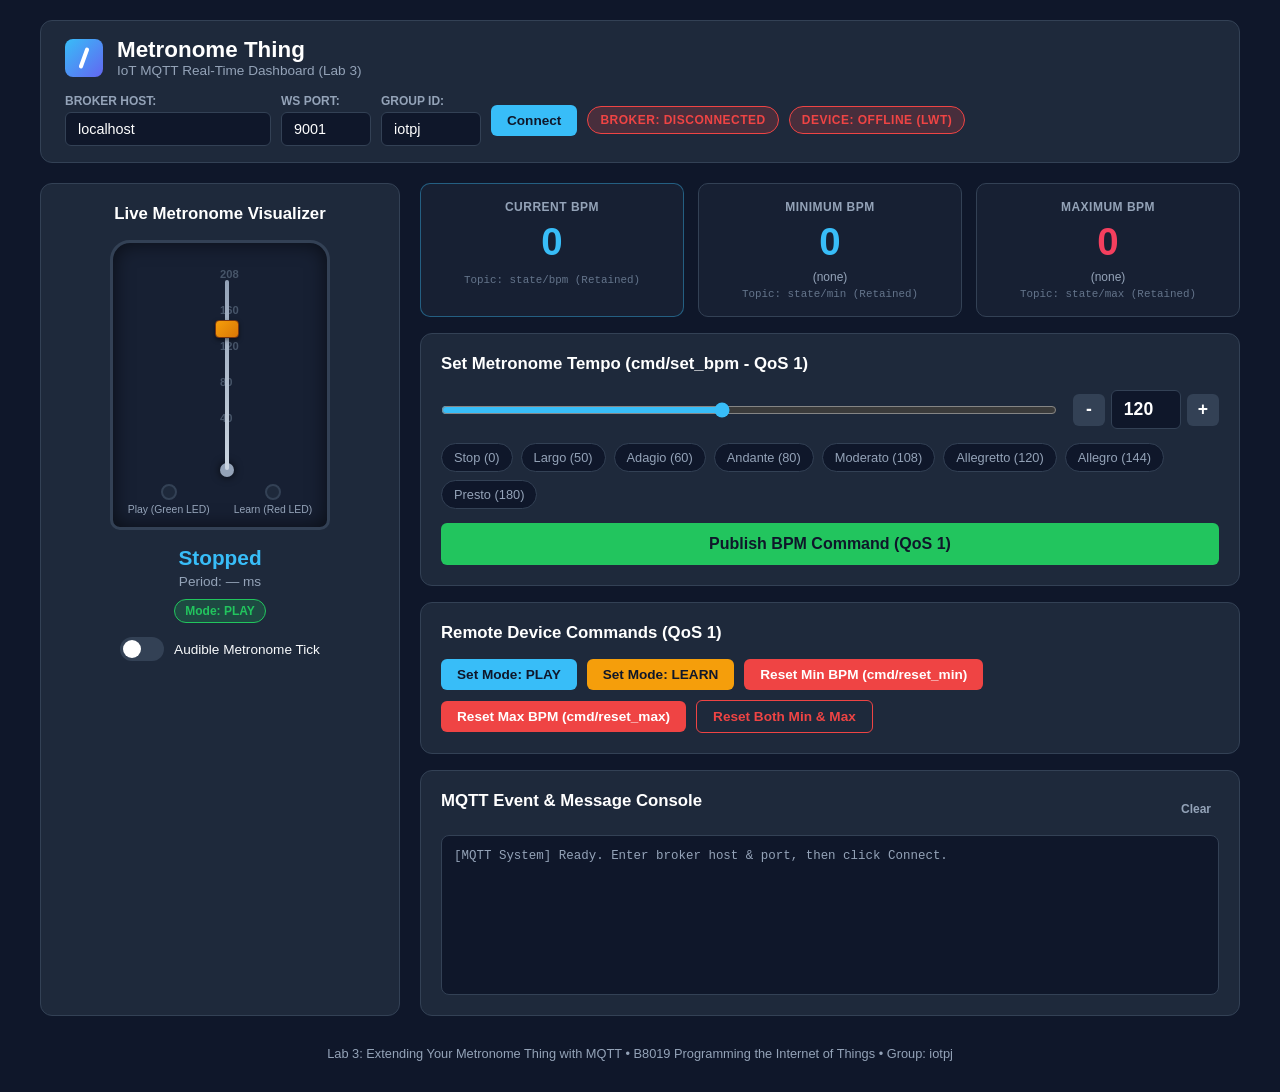
==== remote/dashboard/index.html @ 5a32cbd2 "LAB3" ====
<!DOCTYPE html>
<html lang="en">
<head>
  <meta charset="UTF-8">
  <meta name="viewport" content="width=device-width, initial-scale=1.0">
  <title>Metronome Thing MQTT Dashboard</title>
  <link rel="stylesheet" href="style.css">
  <!-- Paho MQTT client (local bundle for 100% offline support) -->
  <script src="paho-mqtt.min.js"></script>
</head>
<body>
  <div class="app-container">
    <!-- Header -->
    <header class="header">
      <div class="logo-area">
        <div class="icon-metronome"></div>
        <div>
          <h1>Metronome Thing</h1>
          <p class="subtitle">IoT MQTT Real-Time Dashboard (Lab 3)</p>
        </div>
      </div>
      <div class="connection-bar">
        <div class="input-group">
          <label for="brokerHost">Broker Host:</label>
          <input type="text" id="brokerHost" value="localhost" placeholder="e.g. 192.168.1.100 or localhost">
        </div>
        <div class="input-group" style="max-width: 90px;">
          <label for="brokerPort">WS Port:</label>
          <input type="number" id="brokerPort" value="9001" placeholder="9001">
        </div>
        <div class="input-group" style="max-width: 100px;">
          <label for="groupId">Group ID:</label>
          <input type="text" id="groupId" value="iotpj" placeholder="iotpj">
        </div>
        <button id="btnConnect" class="btn btn-primary">Connect</button>
        <div id="brokerBadge" class="badge badge-offline">Broker: Disconnected</div>
        <div id="deviceBadge" class="badge badge-offline">Device: Offline (LWT)</div>
      </div>
    </header>

    <main class="main-content">
      <!-- Left Column: Visual Metronome & Display -->
      <section class="card metronome-visual-card">
        <h2 class="card-title">Live Metronome Visualizer</h2>
        
        <!-- Pendulum Visualizer Skin -->
        <div class="metronome-skin">
          <div class="metronome-body">
            <div class="scale-markings">
              <span>208</span>
              <span>160</span>
              <span>120</span>
              <span>80</span>
              <span>40</span>
            </div>
            <div class="pendulum-pivot">
              <div id="pendulumArm" class="pendulum-arm">
                <div class="pendulum-weight"></div>
              </div>
            </div>
          </div>
          <div class="beat-indicators">
            <div class="indicator-group">
              <span id="ledPlay" class="led-light led-green"></span>
              <span class="indicator-label">Play (Green LED)</span>
            </div>
            <div class="indicator-group">
              <span id="ledLearn" class="led-light led-red"></span>
              <span class="indicator-label">Learn (Red LED)</span>
            </div>
          </div>
        </div>

        <!-- Tempo / Marking readout -->
        <div class="tempo-marking-box">
          <div id="tempoMarking" class="tempo-marking">Stopped</div>
          <div id="tempoPeriod" class="tempo-period">Period: — ms</div>
          <div id="modeDisplay" class="mode-tag mode-play">Mode: PLAY</div>
        </div>

        <!-- Audio toggle -->
        <div class="audio-control">
          <label class="toggle-switch">
            <input type="checkbox" id="soundToggle">
            <span class="toggle-slider"></span>
          </label>
          <span class="audio-label">Audible Metronome Tick</span>
        </div>
      </section>

      <!-- Right Column: Metrics & Controls -->
      <section class="dashboard-controls">
        <!-- Live BPM Metrics Cards -->
        <div class="metrics-grid">
          <div class="metric-card current-metric">
            <div class="metric-label">CURRENT BPM</div>
            <div id="displayBpm" class="metric-value">0</div>
            <div class="metric-endpoint" id="displayBpmSource">Topic: state/bpm (Retained)</div>
          </div>
          <div class="metric-card min-metric">
            <div class="metric-label">MINIMUM BPM</div>
            <div id="displayMin" class="metric-value">0</div>
            <div class="metric-subtext" id="displayMinNote">(none)</div>
            <div class="metric-endpoint">Topic: state/min (Retained)</div>
          </div>
          <div class="metric-card max-metric">
            <div class="metric-label">MAXIMUM BPM</div>
            <div id="displayMax" class="metric-value">0</div>
            <div class="metric-subtext" id="displayMaxNote">(none)</div>
            <div class="metric-endpoint">Topic: state/max (Retained)</div>
          </div>
        </div>

        <!-- Set BPM Section -->
        <div class="card control-card">
          <h2 class="card-title">Set Metronome Tempo (cmd/set_bpm - QoS 1)</h2>
          <div class="set-bpm-controls">
            <div class="slider-row">
              <input type="range" id="bpmSlider" min="20" max="240" value="120" class="slider">
              <div class="number-input-wrap">
                <button id="btnBpmMinus" class="btn btn-step">-</button>
                <input type="number" id="bpmInput" min="0" max="300" value="120" class="num-input">
                <button id="btnBpmPlus" class="btn btn-step">+</button>
              </div>
            </div>
            
            <div class="preset-chips">
              <button class="chip" data-bpm="0">Stop (0)</button>
              <button class="chip" data-bpm="50">Largo (50)</button>
              <button class="chip" data-bpm="60">Adagio (60)</button>
              <button class="chip" data-bpm="80">Andante (80)</button>
              <button class="chip" data-bpm="108">Moderato (108)</button>
              <button class="chip" data-bpm="120">Allegretto (120)</button>
              <button class="chip" data-bpm="144">Allegro (144)</button>
              <button class="chip" data-bpm="180">Presto (180)</button>
            </div>

            <button id="btnSetBpm" class="btn btn-success btn-large">
              Publish BPM Command (QoS 1)
            </button>
          </div>
        </div>

        <!-- Mode & Reset Operations -->
        <div class="card actions-card">
          <h2 class="card-title">Remote Device Commands (QoS 1)</h2>
          <div class="action-buttons-grid">
            <button id="btnModePlay" class="btn btn-primary">
              Set Mode: PLAY
            </button>
            <button id="btnModeLearn" class="btn btn-warning">
              Set Mode: LEARN
            </button>
            <button id="btnResetMin" class="btn btn-danger">
              Reset Min BPM (cmd/reset_min)
            </button>
            <button id="btnResetMax" class="btn btn-danger">
              Reset Max BPM (cmd/reset_max)
            </button>
            <button id="btnResetBoth" class="btn btn-outline-danger">
              Reset Both Min & Max
            </button>
          </div>
        </div>

        <!-- MQTT Activity / Console Feed -->
        <div class="card log-card">
          <div class="log-header">
            <h2 class="card-title">MQTT Event & Message Console</h2>
            <button id="btnClearLog" class="btn btn-text">Clear</button>
          </div>
          <div id="logConsole" class="log-console">
            <div class="log-entry info">[MQTT System] Ready. Enter broker host & port, then click Connect.</div>
          </div>
        </div>
      </section>
    </main>

    <footer class="footer">
      <p>Lab 3: Extending Your Metronome Thing with MQTT &bull; B8019 Programming the Internet of Things &bull; Group: iotpj</p>
    </footer>
  </div>

  <script src="app.js"></script>
</body>
</html>
---- remote/dashboard/style.css ----
/* ==========================================================================
   Metronome Thing MQTT Dashboard Stylesheet (Lab 3)
   ========================================================================== */

:root {
  --bg-primary: #0f172a;
  --bg-secondary: #1e293b;
  --bg-card: #1e293b;
  --bg-card-hover: #273549;
  --text-main: #f8fafc;
  --text-muted: #94a3b8;
  --accent-blue: #38bdf8;
  --accent-green: #22c55e;
  --accent-red: #ef4444;
  --accent-amber: #f59e0b;
  --border-color: #334155;
  --font-family: -apple-system, BlinkMacSystemFont, "Segoe UI", Roboto, Helvetica, Arial, sans-serif;
}

* {
  box-sizing: border-box;
  margin: 0;
  padding: 0;
}

body {
  font-family: var(--font-family);
  background-color: var(--bg-primary);
  color: var(--text-main);
  min-height: 100vh;
  display: flex;
  justify-content: center;
  align-items: flex-start;
  padding: 20px;
}

.app-container {
  width: 100%;
  max-width: 1200px;
  display: flex;
  flex-direction: column;
  gap: 20px;
}

/* Header */
.header {
  background: var(--bg-secondary);
  border: 1px solid var(--border-color);
  border-radius: 12px;
  padding: 16px 24px;
  display: flex;
  justify-content: space-between;
  align-items: center;
  flex-wrap: wrap;
  gap: 16px;
}

.logo-area {
  display: flex;
  align-items: center;
  gap: 14px;
}

.icon-metronome {
  width: 38px;
  height: 38px;
  background: linear-gradient(135deg, var(--accent-blue), #6366f1);
  border-radius: 8px;
  display: flex;
  align-items: center;
  justify-content: center;
  position: relative;
}

.icon-metronome::after {
  content: "";
  width: 4px;
  height: 22px;
  background: white;
  border-radius: 2px;
  transform: rotate(20deg);
}

.header h1 {
  font-size: 1.4rem;
  font-weight: 700;
  color: #fff;
}

.subtitle {
  font-size: 0.85rem;
  color: var(--text-muted);
}

.connection-bar {
  display: flex;
  align-items: center;
  gap: 10px;
  flex-wrap: wrap;
}

.input-group {
  display: flex;
  flex-direction: column;
  gap: 4px;
}

.input-group label {
  font-size: 0.75rem;
  color: var(--text-muted);
  text-transform: uppercase;
  font-weight: 600;
}

.input-group input {
  background: #0f172a;
  border: 1px solid var(--border-color);
  color: #fff;
  padding: 8px 12px;
  border-radius: 6px;
  font-size: 0.9rem;
  outline: none;
  transition: border-color 0.2s;
}

.input-group input:focus {
  border-color: var(--accent-blue);
}

/* Badges */
.badge {
  padding: 6px 12px;
  border-radius: 20px;
  font-size: 0.75rem;
  font-weight: 700;
  letter-spacing: 0.5px;
  text-transform: uppercase;
}

.badge-online {
  background: rgba(34, 197, 94, 0.2);
  color: var(--accent-green);
  border: 1px solid var(--accent-green);
}

.badge-offline {
  background: rgba(239, 68, 68, 0.2);
  color: var(--accent-red);
  border: 1px solid var(--accent-red);
}

/* Layout */
.main-content {
  display: grid;
  grid-template-columns: 360px 1fr;
  gap: 20px;
}

@media (max-width: 900px) {
  .main-content {
    grid-template-columns: 1fr;
  }
}

.card {
  background: var(--bg-card);
  border: 1px solid var(--border-color);
  border-radius: 12px;
  padding: 20px;
}

.card-title {
  font-size: 1.05rem;
  font-weight: 600;
  color: #fff;
  margin-bottom: 16px;
}

/* Left Column: Visual Metronome */
.metronome-visual-card {
  display: flex;
  flex-direction: column;
  align-items: center;
}

.metronome-skin {
  width: 220px;
  height: 290px;
  background: #172033;
  border: 3px solid #334155;
  border-radius: 20px 20px 10px 10px;
  position: relative;
  overflow: hidden;
  box-shadow: inset 0 0 20px rgba(0, 0, 0, 0.6);
  display: flex;
  flex-direction: column;
  align-items: center;
  padding-top: 15px;
}

.scale-markings {
  position: absolute;
  top: 25px;
  display: flex;
  flex-direction: column;
  gap: 24px;
  font-size: 0.7rem;
  color: #475569;
  font-weight: bold;
}

.pendulum-pivot {
  position: absolute;
  bottom: 50px;
  width: 14px;
  height: 14px;
  background: #94a3b8;
  border-radius: 50%;
  box-shadow: 0 0 8px rgba(0,0,0,0.8);
}

.pendulum-arm {
  position: absolute;
  bottom: 7px;
  left: 5px;
  width: 4px;
  height: 190px;
  background: linear-gradient(to top, #cbd5e1, #94a3b8);
  transform-origin: bottom center;
  transform: rotate(0deg);
  border-radius: 2px;
}

.pendulum-weight {
  position: absolute;
  top: 40px;
  left: -10px;
  width: 24px;
  height: 18px;
  background: linear-gradient(135deg, #f59e0b, #d97706);
  border: 1px solid #78350f;
  border-radius: 4px;
  box-shadow: 0 2px 4px rgba(0,0,0,0.5);
}

.beat-indicators {
  position: absolute;
  bottom: 12px;
  display: flex;
  gap: 24px;
}

.indicator-group {
  display: flex;
  flex-direction: column;
  align-items: center;
  gap: 4px;
}

.led-light {
  width: 16px;
  height: 16px;
  border-radius: 50%;
  border: 2px solid #334155;
  background: #1e293b;
  transition: background-color 0.05s, box-shadow 0.05s;
}

.led-green.active {
  background: #22c55e;
  box-shadow: 0 0 14px #22c55e;
}

.led-red.active {
  background: #ef4444;
  box-shadow: 0 0 14px #ef4444;
}

.indicator-label {
  font-size: 0.65rem;
  color: var(--text-muted);
}

.tempo-marking-box {
  margin-top: 16px;
  text-align: center;
  display: flex;
  flex-direction: column;
  align-items: center;
  gap: 4px;
}

.tempo-marking {
  font-size: 1.3rem;
  font-weight: 700;
  color: var(--accent-blue);
}

.tempo-period {
  font-size: 0.85rem;
  color: var(--text-muted);
}

.mode-tag {
  font-size: 0.75rem;
  font-weight: 700;
  padding: 4px 10px;
  border-radius: 12px;
  margin-top: 6px;
}

.mode-play {
  background: rgba(34, 197, 94, 0.2);
  color: var(--accent-green);
  border: 1px solid var(--accent-green);
}

.mode-learn {
  background: rgba(245, 158, 11, 0.2);
  color: var(--accent-amber);
  border: 1px solid var(--accent-amber);
}

.audio-control {
  margin-top: 14px;
  display: flex;
  align-items: center;
  gap: 10px;
  font-size: 0.85rem;
}

/* Toggle Switch */
.toggle-switch {
  position: relative;
  display: inline-block;
  width: 44px;
  height: 24px;
}

.toggle-switch input {
  opacity: 0;
  width: 0;
  height: 0;
}

.toggle-slider {
  position: absolute;
  cursor: pointer;
  top: 0;
  left: 0;
  right: 0;
  bottom: 0;
  background-color: #334155;
  transition: 0.2s;
  border-radius: 24px;
}

.toggle-slider:before {
  position: absolute;
  content: "";
  height: 18px;
  width: 18px;
  left: 3px;
  bottom: 3px;
  background-color: white;
  transition: 0.2s;
  border-radius: 50%;
}

input:checked + .toggle-slider {
  background-color: var(--accent-blue);
}

input:checked + .toggle-slider:before {
  transform: translateX(20px);
}

/* Right Column: Dashboard Controls */
.dashboard-controls {
  display: flex;
  flex-direction: column;
  gap: 16px;
}

/* Metrics Grid */
.metrics-grid {
  display: grid;
  grid-template-columns: repeat(3, 1fr);
  gap: 14px;
}

@media (max-width: 600px) {
  .metrics-grid {
    grid-template-columns: 1fr;
  }
}

.metric-card {
  background: #172033;
  border: 1px solid var(--border-color);
  border-radius: 10px;
  padding: 16px;
  display: flex;
  flex-direction: column;
  align-items: center;
  text-align: center;
}

.current-metric {
  border-color: rgba(56, 189, 248, 0.4);
}

.metric-label {
  font-size: 0.75rem;
  font-weight: 700;
  color: var(--text-muted);
  letter-spacing: 0.5px;
}

.metric-value {
  font-size: 2.4rem;
  font-weight: 800;
  color: #fff;
  margin: 6px 0;
}

.current-metric .metric-value {
  color: var(--accent-blue);
}

.min-metric .metric-value {
  color: #38bdf8;
}

.max-metric .metric-value {
  color: #f43f5e;
}

.metric-subtext {
  font-size: 0.75rem;
  color: var(--text-muted);
}

.metric-endpoint {
  font-size: 0.68rem;
  color: #64748b;
  margin-top: 4px;
  font-family: monospace;
}

/* Set BPM Controls */
.set-bpm-controls {
  display: flex;
  flex-direction: column;
  gap: 14px;
}

.slider-row {
  display: flex;
  align-items: center;
  gap: 16px;
}

.slider {
  flex: 1;
  height: 8px;
  border-radius: 4px;
  background: #334155;
  outline: none;
  accent-color: var(--accent-blue);
}

.number-input-wrap {
  display: flex;
  align-items: center;
  gap: 6px;
}

.num-input {
  width: 70px;
  padding: 8px;
  border-radius: 6px;
  border: 1px solid var(--border-color);
  background: #0f172a;
  color: #fff;
  font-size: 1.1rem;
  font-weight: 700;
  text-align: center;
}

.preset-chips {
  display: flex;
  flex-wrap: wrap;
  gap: 8px;
}

.chip {
  background: #0f172a;
  border: 1px solid var(--border-color);
  color: var(--text-muted);
  padding: 6px 12px;
  border-radius: 16px;
  font-size: 0.8rem;
  cursor: pointer;
  transition: all 0.15s;
}

.chip:hover {
  background: #334155;
  color: #fff;
  border-color: var(--accent-blue);
}

/* Action Buttons */
.action-buttons-grid {
  display: flex;
  flex-wrap: wrap;
  gap: 10px;
  align-items: center;
}

.btn {
  padding: 8px 16px;
  border-radius: 6px;
  font-size: 0.85rem;
  font-weight: 600;
  cursor: pointer;
  border: none;
  transition: filter 0.15s, transform 0.05s;
}

.btn:active {
  transform: scale(0.98);
}

.btn-primary {
  background: var(--accent-blue);
  color: #0f172a;
}

.btn-secondary {
  background: #334155;
  color: #fff;
}

.btn-success {
  background: var(--accent-green);
  color: #0f172a;
}

.btn-warning {
  background: var(--accent-amber);
  color: #0f172a;
}

.btn-danger {
  background: var(--accent-red);
  color: #fff;
}

.btn-outline-danger {
  background: transparent;
  color: var(--accent-red);
  border: 1px solid var(--accent-red);
}

.btn-large {
  padding: 12px 20px;
  font-size: 1rem;
  font-weight: 700;
}

.btn-step {
  width: 32px;
  height: 32px;
  padding: 0;
  background: #334155;
  color: #fff;
  border-radius: 6px;
  font-size: 1.1rem;
  font-weight: bold;
}

.btn-text {
  background: transparent;
  color: var(--text-muted);
  padding: 4px 8px;
  font-size: 0.75rem;
}

.btn-text:hover {
  color: #fff;
}

/* Log Card */
.log-header {
  display: flex;
  justify-content: space-between;
  align-items: center;
  margin-bottom: 8px;
}

.log-console {
  background: #0f172a;
  border: 1px solid var(--border-color);
  border-radius: 8px;
  padding: 12px;
  height: 160px;
  overflow-y: auto;
  font-family: monospace;
  font-size: 0.78rem;
  display: flex;
  flex-direction: column;
  gap: 4px;
}

.log-entry {
  line-height: 1.4;
  word-break: break-all;
}

.log-entry.info { color: #94a3b8; }
.log-entry.success { color: #4ade80; }
.log-entry.warn { color: #fbbf24; }
.log-entry.error { color: #f87171; }
.log-entry.event { color: #38bdf8; }

/* Footer */
.footer {
  text-align: center;
  font-size: 0.8rem;
  color: var(--text-muted);
  padding: 10px 0;
}
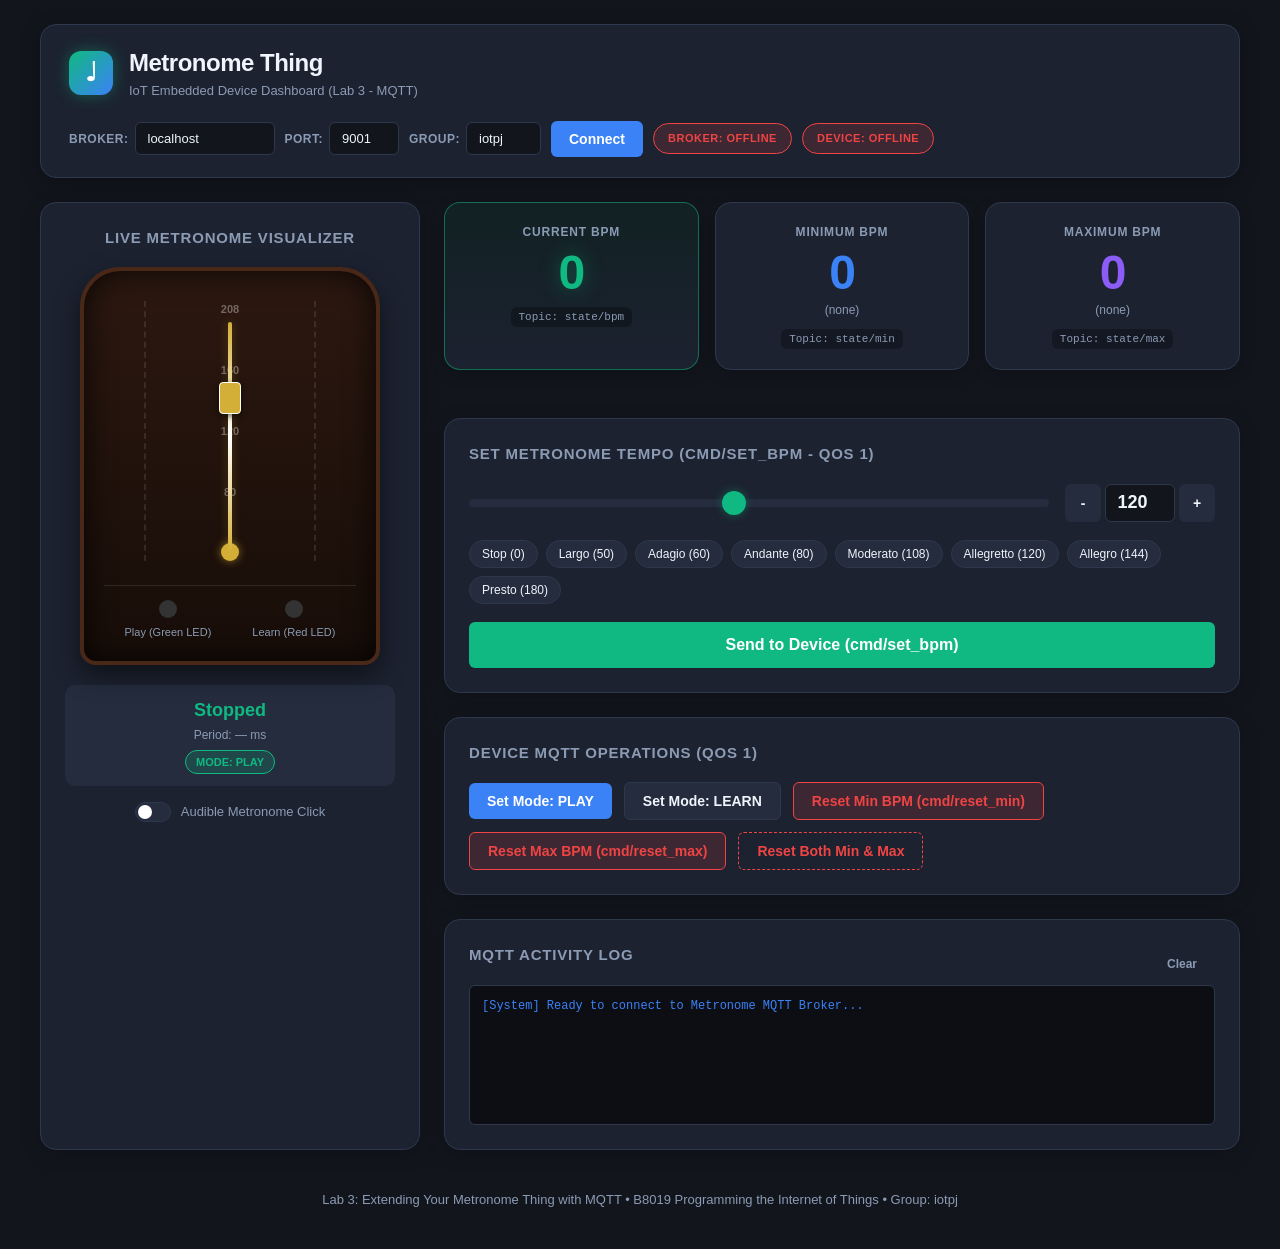
==== commit bcd91b1e: "LAB3" ====
--- a/remote/dashboard/index.html
+++ b/remote/dashboard/index.html
@@ -3,9 +3,8 @@
 <head>
   <meta charset="UTF-8">
   <meta name="viewport" content="width=device-width, initial-scale=1.0">
-  <title>Metronome Thing MQTT Dashboard</title>
+  <title>Metronome Thing Dashboard</title>
   <link rel="stylesheet" href="style.css">
-  <!-- Paho MQTT client (local bundle for 100% offline support) -->
   <script src="paho-mqtt.min.js"></script>
 </head>
 <body>
@@ -16,25 +15,25 @@
         <div class="icon-metronome"></div>
         <div>
           <h1>Metronome Thing</h1>
-          <p class="subtitle">IoT MQTT Real-Time Dashboard (Lab 3)</p>
+          <p class="subtitle">IoT Embedded Device Dashboard (Lab 3 - MQTT)</p>
         </div>
       </div>
       <div class="connection-bar">
         <div class="input-group">
-          <label for="brokerHost">Broker Host:</label>
-          <input type="text" id="brokerHost" value="localhost" placeholder="e.g. 192.168.1.100 or localhost">
+          <label for="brokerHost">Broker:</label>
+          <input type="text" id="brokerHost" value="localhost" placeholder="localhost or IP" style="width: 140px;">
         </div>
-        <div class="input-group" style="max-width: 90px;">
-          <label for="brokerPort">WS Port:</label>
-          <input type="number" id="brokerPort" value="9001" placeholder="9001">
+        <div class="input-group">
+          <label for="brokerPort">Port:</label>
+          <input type="number" id="brokerPort" value="9001" placeholder="9001" style="width: 70px;">
         </div>
-        <div class="input-group" style="max-width: 100px;">
-          <label for="groupId">Group ID:</label>
-          <input type="text" id="groupId" value="iotpj" placeholder="iotpj">
+        <div class="input-group">
+          <label for="groupId">Group:</label>
+          <input type="text" id="groupId" value="iotpj" placeholder="iotpj" style="width: 75px;">
         </div>
         <button id="btnConnect" class="btn btn-primary">Connect</button>
-        <div id="brokerBadge" class="badge badge-offline">Broker: Disconnected</div>
-        <div id="deviceBadge" class="badge badge-offline">Device: Offline (LWT)</div>
+        <div id="brokerBadge" class="badge badge-offline">Broker: Offline</div>
+        <div id="statusBadge" class="badge badge-offline">Device: Offline</div>
       </div>
     </header>
 
@@ -43,7 +42,7 @@
       <section class="card metronome-visual-card">
         <h2 class="card-title">Live Metronome Visualizer</h2>
         
-        <!-- Pendulum Visualizer Skin -->
+        <!-- Pendulum Visualizer Skin (Exact Lab 2) -->
         <div class="metronome-skin">
           <div class="metronome-body">
             <div class="scale-markings">
@@ -75,7 +74,7 @@
         <div class="tempo-marking-box">
           <div id="tempoMarking" class="tempo-marking">Stopped</div>
           <div id="tempoPeriod" class="tempo-period">Period: — ms</div>
-          <div id="modeDisplay" class="mode-tag mode-play">Mode: PLAY</div>
+          <div id="modeBadge" class="mode-badge mode-badge-play">Mode: PLAY</div>
         </div>
 
         <!-- Audio toggle -->
@@ -84,7 +83,7 @@
             <input type="checkbox" id="soundToggle">
             <span class="toggle-slider"></span>
           </label>
-          <span class="audio-label">Audible Metronome Tick</span>
+          <span class="audio-label">Audible Metronome Click</span>
         </div>
       </section>
 
@@ -95,19 +94,19 @@
           <div class="metric-card current-metric">
             <div class="metric-label">CURRENT BPM</div>
             <div id="displayBpm" class="metric-value">0</div>
-            <div class="metric-endpoint" id="displayBpmSource">Topic: state/bpm (Retained)</div>
+            <div class="metric-endpoint" id="displayBpmSource">Topic: state/bpm</div>
           </div>
           <div class="metric-card min-metric">
             <div class="metric-label">MINIMUM BPM</div>
             <div id="displayMin" class="metric-value">0</div>
             <div class="metric-subtext" id="displayMinNote">(none)</div>
-            <div class="metric-endpoint">Topic: state/min (Retained)</div>
+            <div class="metric-endpoint">Topic: state/min</div>
           </div>
           <div class="metric-card max-metric">
             <div class="metric-label">MAXIMUM BPM</div>
             <div id="displayMax" class="metric-value">0</div>
             <div class="metric-subtext" id="displayMaxNote">(none)</div>
-            <div class="metric-endpoint">Topic: state/max (Retained)</div>
+            <div class="metric-endpoint">Topic: state/max</div>
           </div>
         </div>
 
@@ -136,19 +135,19 @@
             </div>
 
             <button id="btnSetBpm" class="btn btn-success btn-large">
-              Publish BPM Command (QoS 1)
+              Send to Device (cmd/set_bpm)
             </button>
           </div>
         </div>
 
-        <!-- Mode & Reset Operations -->
+        <!-- Refresh & Reset Section -->
         <div class="card actions-card">
-          <h2 class="card-title">Remote Device Commands (QoS 1)</h2>
+          <h2 class="card-title">Device MQTT Operations (QoS 1)</h2>
           <div class="action-buttons-grid">
             <button id="btnModePlay" class="btn btn-primary">
               Set Mode: PLAY
             </button>
-            <button id="btnModeLearn" class="btn btn-warning">
+            <button id="btnModeLearn" class="btn btn-secondary">
               Set Mode: LEARN
             </button>
             <button id="btnResetMin" class="btn btn-danger">
@@ -163,14 +162,14 @@
           </div>
         </div>
 
-        <!-- MQTT Activity / Console Feed -->
+        <!-- Activity / Console Feed -->
         <div class="card log-card">
           <div class="log-header">
-            <h2 class="card-title">MQTT Event & Message Console</h2>
+            <h2 class="card-title">MQTT Activity Log</h2>
             <button id="btnClearLog" class="btn btn-text">Clear</button>
           </div>
           <div id="logConsole" class="log-console">
-            <div class="log-entry info">[MQTT System] Ready. Enter broker host & port, then click Connect.</div>
+            <div class="log-entry info">[System] Ready to connect to Metronome MQTT Broker...</div>
           </div>
         </div>
       </section>
--- a/remote/dashboard/style.css
+++ b/remote/dashboard/style.css
@@ -1,20 +1,20 @@
-/* ==========================================================================
-   Metronome Thing MQTT Dashboard Stylesheet (Lab 3)
-   ========================================================================== */
-
 :root {
-  --bg-primary: #0f172a;
-  --bg-secondary: #1e293b;
-  --bg-card: #1e293b;
-  --bg-card-hover: #273549;
-  --text-main: #f8fafc;
-  --text-muted: #94a3b8;
-  --accent-blue: #38bdf8;
-  --accent-green: #22c55e;
+  --bg-main: #12151c;
+  --bg-card: #1c2230;
+  --bg-card-subtle: #242c3d;
+  --border-color: #2e384d;
+  --text-main: #f0f4fc;
+  --text-muted: #8b9bb4;
+  --accent-green: #10b981;
+  --accent-green-glow: rgba(16, 185, 129, 0.4);
   --accent-red: #ef4444;
-  --accent-amber: #f59e0b;
-  --border-color: #334155;
+  --accent-red-glow: rgba(239, 68, 68, 0.4);
+  --accent-blue: #3b82f6;
+  --accent-purple: #8b5cf6;
   --font-family: -apple-system, BlinkMacSystemFont, "Segoe UI", Roboto, Helvetica, Arial, sans-serif;
+  --radius-lg: 16px;
+  --radius-md: 10px;
+  --radius-sm: 6px;
 }
 
 * {
@@ -25,70 +25,67 @@
 
 body {
   font-family: var(--font-family);
-  background-color: var(--bg-primary);
+  background: var(--bg-main);
   color: var(--text-main);
   min-height: 100vh;
-  display: flex;
-  justify-content: center;
-  align-items: flex-start;
-  padding: 20px;
+  line-height: 1.5;
+  padding: 24px 16px;
 }
 
 .app-container {
-  width: 100%;
   max-width: 1200px;
+  margin: 0 auto;
   display: flex;
   flex-direction: column;
-  gap: 20px;
+  gap: 24px;
 }
 
 /* Header */
 .header {
-  background: var(--bg-secondary);
-  border: 1px solid var(--border-color);
+  background: var(--bg-card);
+  border: 1px solid var(--border-color);
+  border-radius: var(--radius-lg);
+  padding: 20px 28px;
+  display: flex;
+  flex-wrap: wrap;
+  justify-content: space-between;
+  align-items: center;
+  gap: 20px;
+  box-shadow: 0 4px 20px rgba(0, 0, 0, 0.3);
+}
+
+.logo-area {
+  display: flex;
+  align-items: center;
+  gap: 16px;
+}
+
+.icon-metronome {
+  width: 44px;
+  height: 44px;
+  background: linear-gradient(135deg, var(--accent-green), var(--accent-blue));
   border-radius: 12px;
-  padding: 16px 24px;
-  display: flex;
-  justify-content: space-between;
-  align-items: center;
-  flex-wrap: wrap;
-  gap: 16px;
-}
-
-.logo-area {
-  display: flex;
-  align-items: center;
-  gap: 14px;
-}
-
-.icon-metronome {
-  width: 38px;
-  height: 38px;
-  background: linear-gradient(135deg, var(--accent-blue), #6366f1);
-  border-radius: 8px;
   display: flex;
   align-items: center;
   justify-content: center;
-  position: relative;
+  box-shadow: 0 0 15px var(--accent-green-glow);
 }
 
 .icon-metronome::after {
-  content: "";
-  width: 4px;
-  height: 22px;
-  background: white;
-  border-radius: 2px;
-  transform: rotate(20deg);
+  content: "♩";
+  font-size: 26px;
+  color: #fff;
+  font-weight: bold;
 }
 
 .header h1 {
-  font-size: 1.4rem;
+  font-size: 24px;
   font-weight: 700;
-  color: #fff;
+  letter-spacing: -0.5px;
 }
 
 .subtitle {
-  font-size: 0.85rem;
+  font-size: 13px;
   color: var(--text-muted);
 }
 
@@ -101,59 +98,67 @@
 
 .input-group {
   display: flex;
-  flex-direction: column;
-  gap: 4px;
+  align-items: center;
+  gap: 6px;
 }
 
 .input-group label {
-  font-size: 0.75rem;
+  font-size: 12px;
   color: var(--text-muted);
   text-transform: uppercase;
   font-weight: 600;
+  letter-spacing: 0.5px;
 }
 
 .input-group input {
-  background: #0f172a;
-  border: 1px solid var(--border-color);
-  color: #fff;
+  background: var(--bg-main);
+  border: 1px solid var(--border-color);
+  border-radius: var(--radius-sm);
+  color: var(--text-main);
   padding: 8px 12px;
-  border-radius: 6px;
-  font-size: 0.9rem;
+  font-size: 13px;
+}
+
+.input-group input:focus {
   outline: none;
-  transition: border-color 0.2s;
-}
-
-.input-group input:focus {
   border-color: var(--accent-blue);
+  box-shadow: 0 0 8px rgba(59, 130, 246, 0.4);
 }
 
 /* Badges */
 .badge {
-  padding: 6px 12px;
+  padding: 6px 14px;
   border-radius: 20px;
-  font-size: 0.75rem;
+  font-size: 11px;
   font-weight: 700;
+  text-transform: uppercase;
   letter-spacing: 0.5px;
-  text-transform: uppercase;
 }
 
 .badge-online {
-  background: rgba(34, 197, 94, 0.2);
+  background: rgba(16, 185, 129, 0.15);
   color: var(--accent-green);
   border: 1px solid var(--accent-green);
+  box-shadow: 0 0 10px var(--accent-green-glow);
 }
 
 .badge-offline {
-  background: rgba(239, 68, 68, 0.2);
+  background: rgba(239, 68, 68, 0.15);
   color: var(--accent-red);
   border: 1px solid var(--accent-red);
 }
 
-/* Layout */
+.badge-connecting {
+  background: rgba(245, 158, 11, 0.15);
+  color: #f59e0b;
+  border: 1px solid #f59e0b;
+}
+
+/* Main Grid */
 .main-content {
   display: grid;
-  grid-template-columns: 360px 1fr;
-  gap: 20px;
+  grid-template-columns: 380px 1fr;
+  gap: 24px;
 }
 
 @media (max-width: 900px) {
@@ -162,179 +167,475 @@
   }
 }
 
+/* Cards */
 .card {
   background: var(--bg-card);
   border: 1px solid var(--border-color);
+  border-radius: var(--radius-lg);
+  padding: 24px;
+  box-shadow: 0 4px 20px rgba(0, 0, 0, 0.2);
+}
+
+.card-title {
+  font-size: 15px;
+  font-weight: 700;
+  color: var(--text-muted);
+  text-transform: uppercase;
+  letter-spacing: 0.8px;
+  margin-bottom: 18px;
+}
+
+/* Metronome Skin (Identical to Lab 2 Real Wood & Brass Metronome) */
+.metronome-visual-card {
+  display: flex;
+  flex-direction: column;
+  align-items: center;
+  text-align: center;
+}
+
+.metronome-skin {
+  width: 100%;
+  max-width: 300px;
+  background: linear-gradient(180deg, #2c1810 0%, #170d08 100%);
+  border: 4px solid #4a2818;
+  border-radius: 40px 40px 16px 16px;
+  padding: 30px 20px 20px 20px;
+  box-shadow: inset 0 0 30px rgba(0, 0, 0, 0.8), 0 10px 25px rgba(0, 0, 0, 0.5);
+  position: relative;
+  margin-bottom: 20px;
+}
+
+.metronome-body {
+  height: 260px;
+  position: relative;
+  border-left: 2px dashed rgba(255, 255, 255, 0.1);
+  border-right: 2px dashed rgba(255, 255, 255, 0.1);
+  margin: 0 40px;
+}
+
+.scale-markings {
+  position: absolute;
+  left: 0;
+  right: 0;
+  top: 0;
+  bottom: 0;
+  display: flex;
+  flex-direction: column;
+  justify-content: space-between;
+  color: rgba(255, 255, 255, 0.35);
+  font-size: 11px;
+  font-weight: 600;
+  pointer-events: none;
+}
+
+.pendulum-pivot {
+  position: absolute;
+  bottom: 0px;
+  left: 50%;
+  transform: translateX(-50%);
+  width: 18px;
+  height: 18px;
+  background: #d4af37;
+  border-radius: 50%;
+  box-shadow: 0 0 8px rgba(212, 175, 55, 0.6);
+  z-index: 10;
+}
+
+.pendulum-arm {
+  position: absolute;
+  bottom: 9px;
+  left: 50%;
+  width: 4px;
+  height: 230px;
+  background: linear-gradient(180deg, #d4af37 0%, #ffffff 50%, #d4af37 100%);
+  transform-origin: bottom center;
+  transform: translateX(-50%) rotate(0deg);
+  border-radius: 2px;
+  box-shadow: 0 0 10px rgba(212, 175, 55, 0.3);
+  transition: transform 0.05s ease-out;
+}
+
+.pendulum-weight {
+  position: absolute;
+  top: 60px;
+  left: 50%;
+  transform: translateX(-50%);
+  width: 22px;
+  height: 32px;
+  background: #d4af37;
+  border: 1px solid #fff;
+  border-radius: 4px;
+  box-shadow: 0 2px 6px rgba(0, 0, 0, 0.6);
+}
+
+.beat-indicators {
+  display: flex;
+  justify-content: space-around;
+  margin-top: 24px;
+  padding-top: 14px;
+  border-top: 1px solid rgba(255, 255, 255, 0.1);
+}
+
+.indicator-group {
+  display: flex;
+  flex-direction: column;
+  align-items: center;
+  gap: 6px;
+}
+
+.led-light {
+  width: 18px;
+  height: 18px;
+  border-radius: 50%;
+  background: #333;
+  transition: all 0.08s ease;
+}
+
+.led-green.active {
+  background: #10b981;
+  box-shadow: 0 0 16px #10b981, 0 0 24px #10b981;
+}
+
+.led-red.active {
+  background: #ef4444;
+  box-shadow: 0 0 16px #ef4444, 0 0 24px #ef4444;
+}
+
+.indicator-label {
+  font-size: 11px;
+  color: var(--text-muted);
+}
+
+.tempo-marking-box {
+  background: var(--bg-card-subtle);
+  border-radius: var(--radius-md);
+  padding: 12px 20px;
+  width: 100%;
+  margin-bottom: 16px;
+}
+
+.tempo-marking {
+  font-size: 18px;
+  font-weight: 700;
+  color: var(--accent-green);
+}
+
+.tempo-period {
+  font-size: 12px;
+  color: var(--text-muted);
+  margin-top: 2px;
+}
+
+.mode-badge {
+  display: inline-block;
+  font-size: 11px;
+  font-weight: 700;
+  padding: 3px 10px;
   border-radius: 12px;
+  margin-top: 6px;
+  text-transform: uppercase;
+}
+
+.mode-badge-play {
+  background: rgba(16, 185, 129, 0.2);
+  color: var(--accent-green);
+  border: 1px solid var(--accent-green);
+}
+
+.mode-badge-learn {
+  background: rgba(245, 158, 11, 0.2);
+  color: #f59e0b;
+  border: 1px solid #f59e0b;
+}
+
+.audio-control {
+  display: flex;
+  align-items: center;
+  gap: 10px;
+  font-size: 13px;
+  color: var(--text-muted);
+}
+
+/* Metrics Grid (Exact Lab 2) */
+.metrics-grid {
+  display: grid;
+  grid-template-columns: repeat(3, 1fr);
+  gap: 16px;
+  margin-bottom: 24px;
+}
+
+@media (max-width: 600px) {
+  .metrics-grid {
+    grid-template-columns: 1fr;
+  }
+}
+
+.metric-card {
+  background: var(--bg-card);
+  border: 1px solid var(--border-color);
+  border-radius: var(--radius-lg);
   padding: 20px;
-}
-
-.card-title {
-  font-size: 1.05rem;
-  font-weight: 600;
-  color: #fff;
-  margin-bottom: 16px;
-}
-
-/* Left Column: Visual Metronome */
-.metronome-visual-card {
   display: flex;
   flex-direction: column;
   align-items: center;
-}
-
-.metronome-skin {
-  width: 220px;
-  height: 290px;
-  background: #172033;
-  border: 3px solid #334155;
-  border-radius: 20px 20px 10px 10px;
+  text-align: center;
+  box-shadow: 0 4px 15px rgba(0, 0, 0, 0.2);
   position: relative;
   overflow: hidden;
-  box-shadow: inset 0 0 20px rgba(0, 0, 0, 0.6);
-  display: flex;
-  flex-direction: column;
-  align-items: center;
-  padding-top: 15px;
-}
-
-.scale-markings {
-  position: absolute;
-  top: 25px;
+}
+
+.current-metric {
+  border-color: rgba(16, 185, 129, 0.5);
+  background: linear-gradient(180deg, rgba(16, 185, 129, 0.08) 0%, var(--bg-card) 100%);
+}
+
+.metric-label {
+  font-size: 12px;
+  font-weight: 700;
+  letter-spacing: 0.8px;
+  color: var(--text-muted);
+  margin-bottom: 8px;
+}
+
+.metric-value {
+  font-size: 48px;
+  font-weight: 800;
+  letter-spacing: -1px;
+  font-variant-numeric: tabular-nums;
+  line-height: 1;
+}
+
+.current-metric .metric-value {
+  color: var(--accent-green);
+  text-shadow: 0 0 20px var(--accent-green-glow);
+}
+
+.min-metric .metric-value {
+  color: var(--accent-blue);
+}
+
+.max-metric .metric-value {
+  color: var(--accent-purple);
+}
+
+.metric-subtext {
+  font-size: 12px;
+  color: var(--text-muted);
+  margin-top: 4px;
+}
+
+.metric-endpoint {
+  font-size: 11px;
+  font-family: monospace;
+  color: var(--text-muted);
+  margin-top: 10px;
+  padding: 2px 8px;
+  background: rgba(0, 0, 0, 0.3);
+  border-radius: var(--radius-sm);
+}
+
+/* Controls */
+.dashboard-controls {
   display: flex;
   flex-direction: column;
   gap: 24px;
-  font-size: 0.7rem;
-  color: #475569;
+}
+
+.set-bpm-controls {
+  display: flex;
+  flex-direction: column;
+  gap: 18px;
+}
+
+.slider-row {
+  display: flex;
+  align-items: center;
+  gap: 16px;
+}
+
+.slider {
+  flex: 1;
+  -webkit-appearance: none;
+  height: 8px;
+  border-radius: 4px;
+  background: var(--bg-card-subtle);
+  outline: none;
+}
+
+.slider::-webkit-slider-thumb {
+  -webkit-appearance: none;
+  width: 24px;
+  height: 24px;
+  border-radius: 50%;
+  background: var(--accent-green);
+  cursor: pointer;
+  box-shadow: 0 0 10px var(--accent-green-glow);
+  transition: transform 0.1s ease;
+}
+
+.slider::-webkit-slider-thumb:hover {
+  transform: scale(1.15);
+}
+
+.number-input-wrap {
+  display: flex;
+  align-items: center;
+  gap: 4px;
+}
+
+.btn-step {
+  width: 36px;
+  height: 38px;
+  background: var(--bg-card-subtle);
+  border: 1px solid var(--border-color);
+  color: var(--text-main);
+  border-radius: var(--radius-sm);
+  font-size: 18px;
   font-weight: bold;
-}
-
-.pendulum-pivot {
-  position: absolute;
-  bottom: 50px;
-  width: 14px;
-  height: 14px;
-  background: #94a3b8;
-  border-radius: 50%;
-  box-shadow: 0 0 8px rgba(0,0,0,0.8);
-}
-
-.pendulum-arm {
-  position: absolute;
-  bottom: 7px;
-  left: 5px;
-  width: 4px;
-  height: 190px;
-  background: linear-gradient(to top, #cbd5e1, #94a3b8);
-  transform-origin: bottom center;
-  transform: rotate(0deg);
-  border-radius: 2px;
-}
-
-.pendulum-weight {
-  position: absolute;
-  top: 40px;
-  left: -10px;
-  width: 24px;
-  height: 18px;
-  background: linear-gradient(135deg, #f59e0b, #d97706);
-  border: 1px solid #78350f;
-  border-radius: 4px;
-  box-shadow: 0 2px 4px rgba(0,0,0,0.5);
-}
-
-.beat-indicators {
-  position: absolute;
-  bottom: 12px;
-  display: flex;
-  gap: 24px;
-}
-
-.indicator-group {
-  display: flex;
-  flex-direction: column;
-  align-items: center;
-  gap: 4px;
-}
-
-.led-light {
-  width: 16px;
-  height: 16px;
-  border-radius: 50%;
-  border: 2px solid #334155;
-  background: #1e293b;
-  transition: background-color 0.05s, box-shadow 0.05s;
-}
-
-.led-green.active {
-  background: #22c55e;
-  box-shadow: 0 0 14px #22c55e;
-}
-
-.led-red.active {
-  background: #ef4444;
-  box-shadow: 0 0 14px #ef4444;
-}
-
-.indicator-label {
-  font-size: 0.65rem;
-  color: var(--text-muted);
-}
-
-.tempo-marking-box {
-  margin-top: 16px;
+  cursor: pointer;
+}
+
+.btn-step:hover {
+  background: var(--border-color);
+}
+
+.num-input {
+  width: 70px;
+  height: 38px;
   text-align: center;
-  display: flex;
-  flex-direction: column;
-  align-items: center;
-  gap: 4px;
-}
-
-.tempo-marking {
-  font-size: 1.3rem;
+  font-size: 18px;
   font-weight: 700;
-  color: var(--accent-blue);
-}
-
-.tempo-period {
-  font-size: 0.85rem;
-  color: var(--text-muted);
-}
-
-.mode-tag {
-  font-size: 0.75rem;
+  background: var(--bg-main);
+  border: 1px solid var(--border-color);
+  color: var(--text-main);
+  border-radius: var(--radius-sm);
+}
+
+.num-input:focus {
+  outline: none;
+  border-color: var(--accent-green);
+}
+
+.preset-chips {
+  display: flex;
+  flex-wrap: wrap;
+  gap: 8px;
+}
+
+.chip {
+  background: var(--bg-card-subtle);
+  border: 1px solid var(--border-color);
+  color: var(--text-main);
+  padding: 6px 12px;
+  border-radius: 20px;
+  font-size: 12px;
+  cursor: pointer;
+  transition: all 0.15s ease;
+}
+
+.chip:hover {
+  background: var(--accent-blue);
+  border-color: var(--accent-blue);
+  color: #fff;
+  transform: translateY(-1px);
+}
+
+/* Action Buttons */
+.action-buttons-grid {
+  display: flex;
+  flex-wrap: wrap;
+  align-items: center;
+  gap: 12px;
+}
+
+/* Buttons */
+.btn {
+  padding: 10px 18px;
+  border-radius: var(--radius-sm);
+  font-size: 14px;
+  font-weight: 600;
+  cursor: pointer;
+  border: none;
+  transition: all 0.15s ease;
+  display: inline-flex;
+  align-items: center;
+  justify-content: center;
+  gap: 8px;
+}
+
+.btn:active {
+  transform: scale(0.98);
+}
+
+.btn-primary {
+  background: var(--accent-blue);
+  color: #fff;
+}
+.btn-primary:hover {
+  background: #2563eb;
+}
+
+.btn-success {
+  background: var(--accent-green);
+  color: #fff;
+}
+.btn-success:hover {
+  background: #059669;
+  box-shadow: 0 0 15px var(--accent-green-glow);
+}
+
+.btn-large {
+  padding: 14px 24px;
+  font-size: 16px;
   font-weight: 700;
-  padding: 4px 10px;
-  border-radius: 12px;
-  margin-top: 6px;
-}
-
-.mode-play {
-  background: rgba(34, 197, 94, 0.2);
-  color: var(--accent-green);
-  border: 1px solid var(--accent-green);
-}
-
-.mode-learn {
-  background: rgba(245, 158, 11, 0.2);
-  color: var(--accent-amber);
-  border: 1px solid var(--accent-amber);
-}
-
-.audio-control {
-  margin-top: 14px;
-  display: flex;
-  align-items: center;
-  gap: 10px;
-  font-size: 0.85rem;
+  width: 100%;
+}
+
+.btn-secondary {
+  background: var(--bg-card-subtle);
+  border: 1px solid var(--border-color);
+  color: var(--text-main);
+}
+.btn-secondary:hover {
+  background: var(--border-color);
+}
+
+.btn-danger {
+  background: rgba(239, 68, 68, 0.15);
+  border: 1px solid var(--accent-red);
+  color: var(--accent-red);
+}
+.btn-danger:hover {
+  background: var(--accent-red);
+  color: #fff;
+}
+
+.btn-outline-danger {
+  background: transparent;
+  border: 1px dashed var(--accent-red);
+  color: var(--accent-red);
+}
+.btn-outline-danger:hover {
+  background: rgba(239, 68, 68, 0.2);
+}
+
+.btn-text {
+  background: transparent;
+  border: none;
+  color: var(--text-muted);
+  font-size: 12px;
+  cursor: pointer;
+}
+.btn-text:hover {
+  color: var(--text-main);
 }
 
 /* Toggle Switch */
 .toggle-switch {
   position: relative;
   display: inline-block;
-  width: 44px;
-  height: 24px;
+  width: 36px;
+  height: 20px;
 }
 
 .toggle-switch input {
@@ -350,285 +651,68 @@
   left: 0;
   right: 0;
   bottom: 0;
-  background-color: #334155;
-  transition: 0.2s;
-  border-radius: 24px;
+  background-color: var(--bg-card-subtle);
+  border: 1px solid var(--border-color);
+  transition: 0.3s;
+  border-radius: 20px;
 }
 
 .toggle-slider:before {
   position: absolute;
   content: "";
-  height: 18px;
-  width: 18px;
-  left: 3px;
-  bottom: 3px;
+  height: 14px;
+  width: 14px;
+  left: 2px;
+  bottom: 2px;
   background-color: white;
-  transition: 0.2s;
+  transition: 0.3s;
   border-radius: 50%;
 }
 
 input:checked + .toggle-slider {
-  background-color: var(--accent-blue);
+  background-color: var(--accent-green);
+  border-color: var(--accent-green);
 }
 
 input:checked + .toggle-slider:before {
-  transform: translateX(20px);
-}
-
-/* Right Column: Dashboard Controls */
-.dashboard-controls {
-  display: flex;
-  flex-direction: column;
-  gap: 16px;
-}
-
-/* Metrics Grid */
-.metrics-grid {
-  display: grid;
-  grid-template-columns: repeat(3, 1fr);
-  gap: 14px;
-}
-
-@media (max-width: 600px) {
-  .metrics-grid {
-    grid-template-columns: 1fr;
-  }
-}
-
-.metric-card {
-  background: #172033;
-  border: 1px solid var(--border-color);
-  border-radius: 10px;
-  padding: 16px;
-  display: flex;
-  flex-direction: column;
-  align-items: center;
-  text-align: center;
-}
-
-.current-metric {
-  border-color: rgba(56, 189, 248, 0.4);
-}
-
-.metric-label {
-  font-size: 0.75rem;
-  font-weight: 700;
-  color: var(--text-muted);
-  letter-spacing: 0.5px;
-}
-
-.metric-value {
-  font-size: 2.4rem;
-  font-weight: 800;
-  color: #fff;
-  margin: 6px 0;
-}
-
-.current-metric .metric-value {
-  color: var(--accent-blue);
-}
-
-.min-metric .metric-value {
-  color: #38bdf8;
-}
-
-.max-metric .metric-value {
-  color: #f43f5e;
-}
-
-.metric-subtext {
-  font-size: 0.75rem;
-  color: var(--text-muted);
-}
-
-.metric-endpoint {
-  font-size: 0.68rem;
-  color: #64748b;
-  margin-top: 4px;
-  font-family: monospace;
-}
-
-/* Set BPM Controls */
-.set-bpm-controls {
-  display: flex;
-  flex-direction: column;
-  gap: 14px;
-}
-
-.slider-row {
-  display: flex;
-  align-items: center;
-  gap: 16px;
-}
-
-.slider {
-  flex: 1;
-  height: 8px;
-  border-radius: 4px;
-  background: #334155;
-  outline: none;
-  accent-color: var(--accent-blue);
-}
-
-.number-input-wrap {
-  display: flex;
-  align-items: center;
-  gap: 6px;
-}
-
-.num-input {
-  width: 70px;
-  padding: 8px;
-  border-radius: 6px;
-  border: 1px solid var(--border-color);
-  background: #0f172a;
-  color: #fff;
-  font-size: 1.1rem;
-  font-weight: 700;
-  text-align: center;
-}
-
-.preset-chips {
-  display: flex;
-  flex-wrap: wrap;
-  gap: 8px;
-}
-
-.chip {
-  background: #0f172a;
-  border: 1px solid var(--border-color);
-  color: var(--text-muted);
-  padding: 6px 12px;
-  border-radius: 16px;
-  font-size: 0.8rem;
-  cursor: pointer;
-  transition: all 0.15s;
-}
-
-.chip:hover {
-  background: #334155;
-  color: #fff;
-  border-color: var(--accent-blue);
-}
-
-/* Action Buttons */
-.action-buttons-grid {
-  display: flex;
-  flex-wrap: wrap;
-  gap: 10px;
-  align-items: center;
-}
-
-.btn {
-  padding: 8px 16px;
-  border-radius: 6px;
-  font-size: 0.85rem;
-  font-weight: 600;
-  cursor: pointer;
-  border: none;
-  transition: filter 0.15s, transform 0.05s;
-}
-
-.btn:active {
-  transform: scale(0.98);
-}
-
-.btn-primary {
-  background: var(--accent-blue);
-  color: #0f172a;
-}
-
-.btn-secondary {
-  background: #334155;
-  color: #fff;
-}
-
-.btn-success {
-  background: var(--accent-green);
-  color: #0f172a;
-}
-
-.btn-warning {
-  background: var(--accent-amber);
-  color: #0f172a;
-}
-
-.btn-danger {
-  background: var(--accent-red);
-  color: #fff;
-}
-
-.btn-outline-danger {
-  background: transparent;
-  color: var(--accent-red);
-  border: 1px solid var(--accent-red);
-}
-
-.btn-large {
-  padding: 12px 20px;
-  font-size: 1rem;
-  font-weight: 700;
-}
-
-.btn-step {
-  width: 32px;
-  height: 32px;
-  padding: 0;
-  background: #334155;
-  color: #fff;
-  border-radius: 6px;
-  font-size: 1.1rem;
-  font-weight: bold;
-}
-
-.btn-text {
-  background: transparent;
-  color: var(--text-muted);
-  padding: 4px 8px;
-  font-size: 0.75rem;
-}
-
-.btn-text:hover {
-  color: #fff;
-}
-
-/* Log Card */
+  transform: translateX(16px);
+}
+
+/* Log Console */
 .log-header {
   display: flex;
   justify-content: space-between;
   align-items: center;
-  margin-bottom: 8px;
 }
 
 .log-console {
-  background: #0f172a;
-  border: 1px solid var(--border-color);
-  border-radius: 8px;
+  background: #0c0e14;
+  border: 1px solid var(--border-color);
+  border-radius: var(--radius-sm);
   padding: 12px;
-  height: 160px;
+  height: 140px;
   overflow-y: auto;
   font-family: monospace;
-  font-size: 0.78rem;
+  font-size: 12px;
   display: flex;
   flex-direction: column;
-  gap: 4px;
+  gap: 6px;
 }
 
 .log-entry {
+  color: var(--text-muted);
   line-height: 1.4;
   word-break: break-all;
 }
-
-.log-entry.info { color: #94a3b8; }
-.log-entry.success { color: #4ade80; }
-.log-entry.warn { color: #fbbf24; }
-.log-entry.error { color: #f87171; }
+.log-entry.success { color: var(--accent-green); }
+.log-entry.error { color: var(--accent-red); }
+.log-entry.info { color: var(--accent-blue); }
 .log-entry.event { color: #38bdf8; }
 
 /* Footer */
 .footer {
   text-align: center;
-  font-size: 0.8rem;
-  color: var(--text-muted);
-  padding: 10px 0;
-}
+  color: var(--text-muted);
+  font-size: 13px;
+  padding: 16px 0;
+}
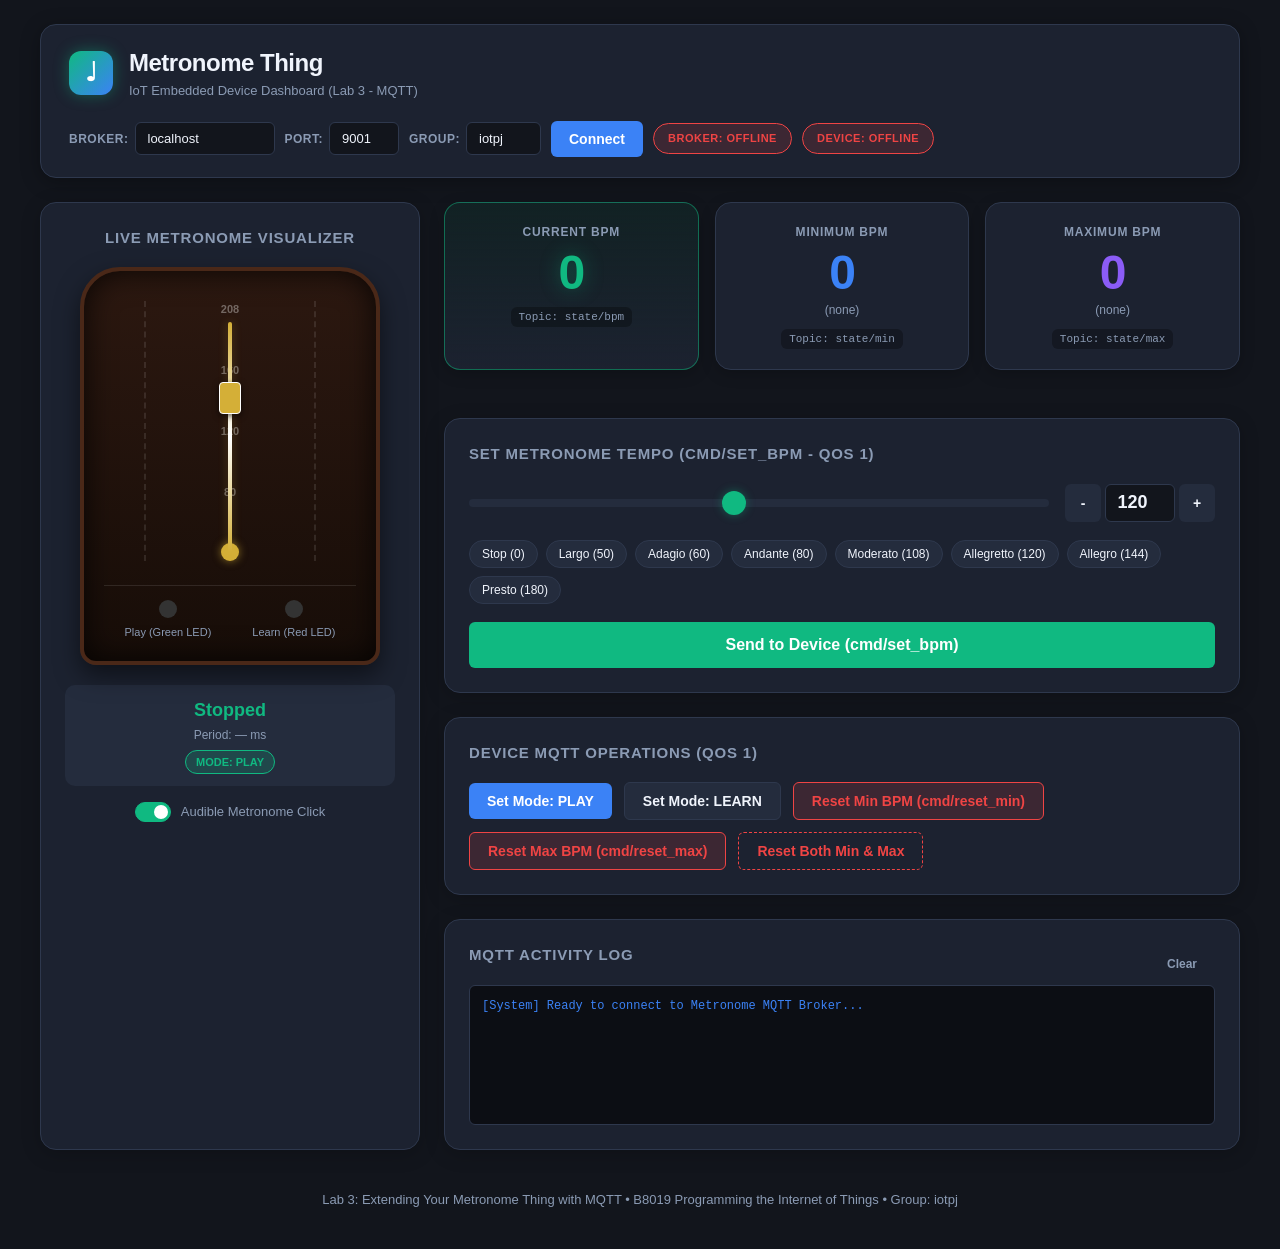
==== commit 0b95b08f: "LAB3" ====
--- a/remote/dashboard/index.html
+++ b/remote/dashboard/index.html
@@ -78,13 +78,13 @@
         </div>
 
         <!-- Audio toggle -->
-        <div class="audio-control">
-          <label class="toggle-switch">
-            <input type="checkbox" id="soundToggle">
+        <label class="audio-control" for="soundToggle">
+          <span class="toggle-switch">
+            <input type="checkbox" id="soundToggle" checked>
             <span class="toggle-slider"></span>
-          </label>
+          </span>
           <span class="audio-label">Audible Metronome Click</span>
-        </div>
+        </label>
       </section>
 
       <!-- Right Column: Metrics & Controls -->
--- a/remote/dashboard/style.css
+++ b/remote/dashboard/style.css
@@ -354,6 +354,12 @@
   gap: 10px;
   font-size: 13px;
   color: var(--text-muted);
+  cursor: pointer;
+  user-select: none;
+}
+
+.audio-control:hover .audio-label {
+  color: var(--text-main);
 }
 
 /* Metrics Grid (Exact Lab 2) */
